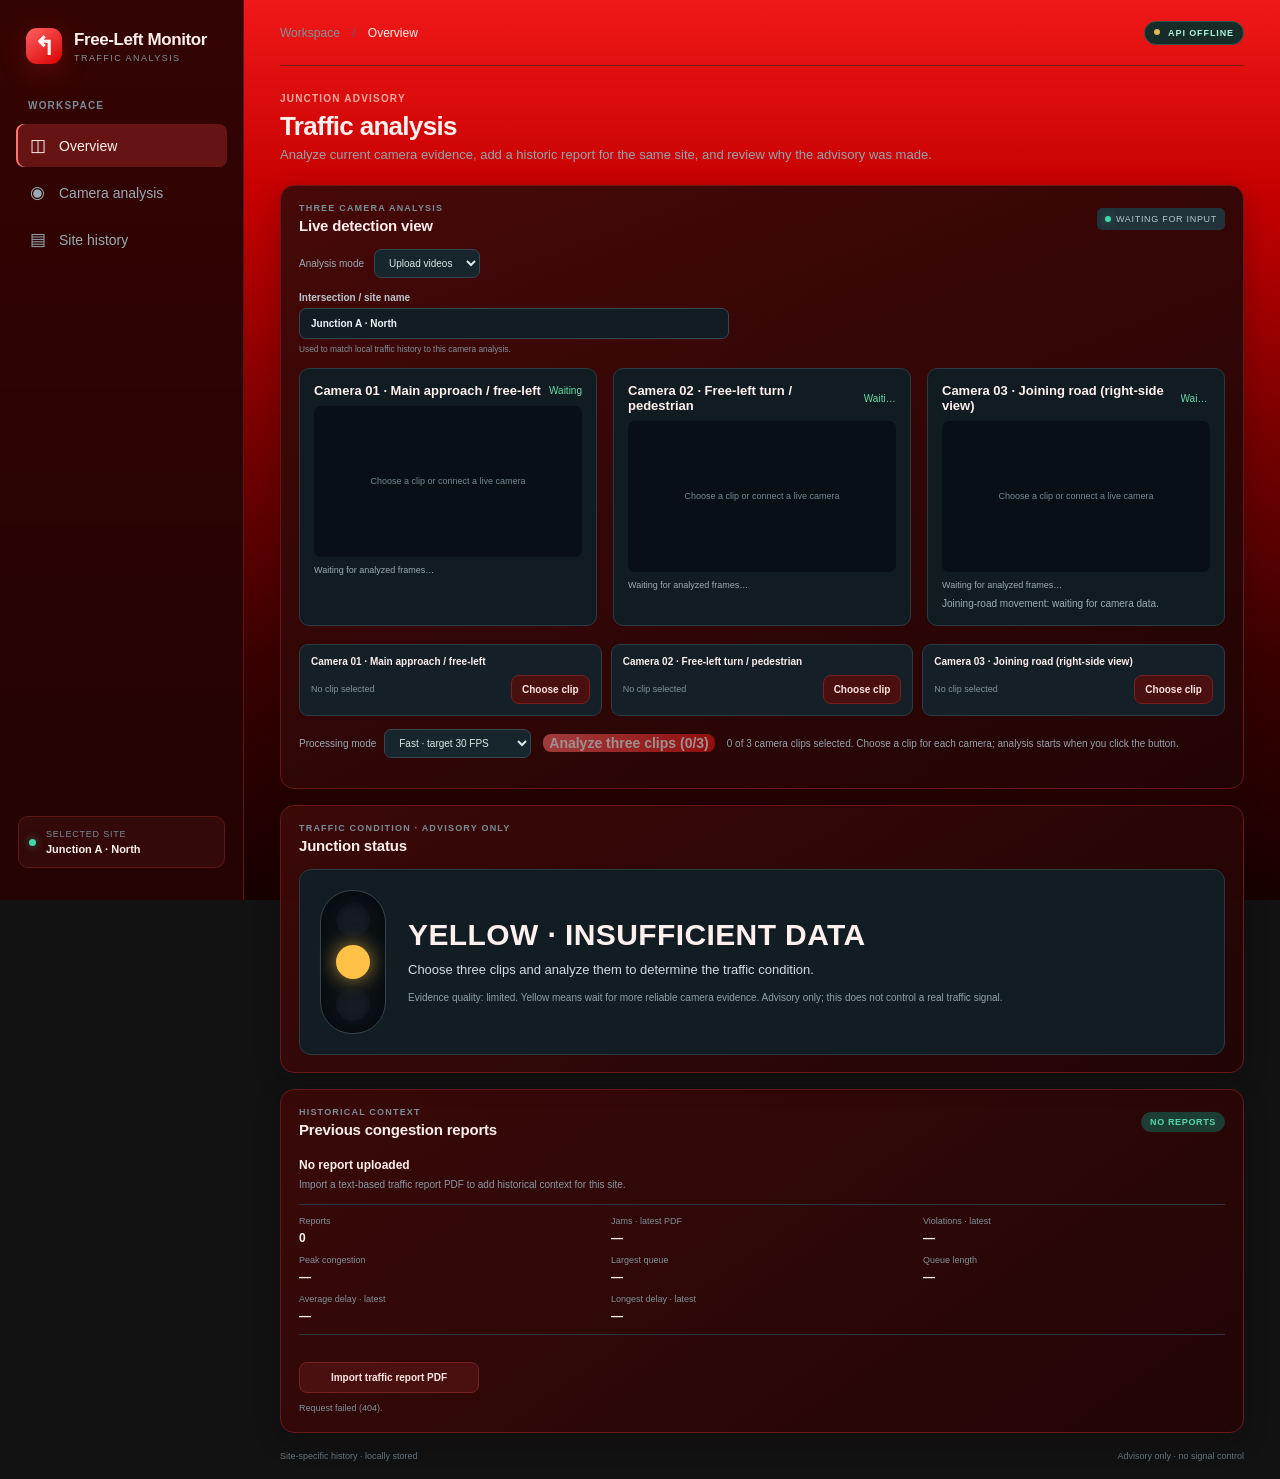
==== frontend/dashboard.html @ a6f0d3d3 "Made set up to analyse and make decision" ====
<!doctype html>
<html lang="en">
<head>
  <meta charset="utf-8">
  <meta name="viewport" content="width=device-width, initial-scale=1">
  <meta name="theme-color" content="#101a24">
  <meta name="description" content="Analyze traffic camera views and review explainable junction advisories with site-specific history.">
  <title>Traffic Analysis | Free-Left Monitor</title>
  <link rel="stylesheet" href="css/style.css?v=live-decision-2">
  <script src="js/app.js?v=live-decision-2" defer></script>
</head>
<body class="dashboard">
  <aside class="sidebar" aria-label="Main navigation">
    <a class="brand" href="#overview"><span class="brand-mark" aria-hidden="true">↰</span><span><strong>Free-Left Monitor</strong><small>TRAFFIC ANALYSIS</small></span></a>
    <div class="nav-label">WORKSPACE</div>
    <a class="nav-item active" href="#overview"><span>◫</span> Overview</a>
    <a class="nav-item" href="#monitoring"><span>◉</span> Camera analysis</a>
    <a class="nav-item" href="#history"><span>▤</span> Site history</a>
    <div class="sidebar-spacer"></div>
    <div class="intersection-card"><span class="live-dot"></span><div><small>SELECTED SITE</small><strong id="sidebarSite">Junction A · North</strong></div></div>
  </aside>

  <main class="main-content">
    <header class="topbar"><div class="breadcrumbs">Workspace <span>/</span> <strong id="breadcrumbCurrent">Overview</strong></div><div class="topbar-right"><span class="demo-badge" id="apiStatus" role="status" aria-live="polite"><i></i> API CHECKING</span></div></header>
    <section class="page-heading" id="overview" data-section-name="Overview">
      <div><p class="eyebrow">JUNCTION ADVISORY</p><h1>Traffic analysis</h1><p class="subheading">Analyze current camera evidence, add a historic report for the same site, and review why the advisory was made.</p></div>
    </section>

    <section class="content-grid" id="monitoring" data-section-name="Camera analysis">
      <article class="panel video-panel">
        <div class="panel-heading"><div><p class="eyebrow">THREE CAMERA ANALYSIS</p><h2>Live detection view</h2></div><span class="source-status"><i></i><span id="sourceStatus">WAITING FOR INPUT</span></span></div>
        <div class="source-mode-row"><label for="sourceMode">Analysis mode</label><select id="sourceMode"><option value="recorded">Upload videos</option><option value="live_usb">Live cameras</option></select></div>
        <label class="site-label" for="siteLabelInput">Intersection / site name<input id="siteLabelInput" type="text" value="Junction A · North" maxlength="120" autocomplete="off"><small>Used to match local traffic history to this camera analysis.</small></label>
        <div class="tracking-grid" aria-label="Three analyzed camera views">
          <article class="tracking-camera-card" id="cameraRowApproach">
            <div class="tracking-card-heading"><strong>Camera 01 · Main approach / free-left</strong><span id="approachCameraStatus">Waiting</span></div>
            <div class="tracking-image-wrap"><video id="videoPreview" class="tracking-video" controls playsinline hidden aria-label="Approach camera upload preview"></video><img id="trackingFrame" class="tracking-frame" alt="Approach view with vehicle tracking boxes" hidden><span class="tracking-empty">Choose a clip or connect a live camera</span></div>
            <div class="tracking-observations" id="approachObservations">Vehicle and pedestrian counts appear while frames are analyzed.</div>
          </article>
          <article class="tracking-camera-card" id="cameraRowTurning">
            <div class="tracking-card-heading"><strong>Camera 02 · Free-left turn / pedestrian</strong><span id="turningCameraStatus">Waiting</span></div>
            <div class="tracking-image-wrap"><video id="pedestrianPreview" class="tracking-video" controls playsinline hidden aria-label="Turning camera upload preview"></video><img id="turningTrackingFrame" class="tracking-frame" alt="Turning view with vehicle tracking boxes" hidden><span class="tracking-empty">Choose a clip or connect a live camera</span></div>
            <div class="tracking-observations" id="turningObservations">Vehicle and pedestrian counts appear while frames are analyzed.</div>
          </article>
          <article class="tracking-camera-card" id="cameraRowExit">
            <div class="tracking-card-heading"><strong>Camera 03 · Joining road (right-side view)</strong><span id="exitCameraStatus">Waiting</span></div>
            <div class="tracking-image-wrap"><video id="oppositePreview" class="tracking-video" controls playsinline hidden aria-label="Joining road camera upload preview"></video><img id="exitTrackingFrame" class="tracking-frame" alt="Joining road view with vehicle tracking boxes" hidden><span class="tracking-empty">Choose a clip or connect a live camera</span></div>
            <div class="tracking-observations" id="exitObservations">Vehicle and pedestrian counts appear while frames are analyzed.</div>
            <div class="joining-flow-status" id="joiningFlowStatus" role="status" aria-live="polite">Joining-road movement: waiting for camera data.</div>
          </article>
        </div>
        <div id="recordedSourceControls" class="recorded-inputs">
          <div class="camera-input-card"><strong>Camera 01 · Main approach / free-left</strong><small id="videoFileName">No clip selected</small><label for="videoUpload" class="button button-small button-secondary upload-label">Choose clip</label><input id="videoUpload" type="file" accept="video/mp4,video/quicktime,video/x-msvideo,video/webm,.mkv" hidden></div>
          <div class="camera-input-card"><strong>Camera 02 · Free-left turn / pedestrian</strong><small id="pedestrianFileName">No clip selected</small><label for="pedestrianUpload" class="button button-small button-secondary upload-label">Choose clip</label><input id="pedestrianUpload" type="file" accept="video/mp4,video/quicktime,video/x-msvideo,video/webm,.mkv" hidden></div>
          <div class="camera-input-card"><strong>Camera 03 · Joining road (right-side view)</strong><small id="oppositeFileName">No clip selected</small><label for="oppositeUpload" class="button button-small button-secondary upload-label">Choose clip</label><input id="oppositeUpload" type="file" accept="video/mp4,video/quicktime,video/x-msvideo,video/webm,.mkv" hidden></div>
        </div>
        <div id="liveSourceControls" class="live-source-controls" hidden>
          <div class="live-source-heading"><strong>Wired USB cameras</strong><button class="button button-small button-secondary" id="refreshUsbCameras" type="button">Find cameras</button></div>
          <p>Connect one wired camera per view, then assign each device below.</p>
          <label>Camera 01 · Main approach / free-left <select id="liveDeviceApproach"><option value="">Not connected</option></select></label>
          <label>Camera 02 · Free-left turn / pedestrian <select id="liveDeviceTurning"><option value="">Not connected</option></select></label>
          <label>Camera 03 · Joining road (right-side view) <select id="liveDeviceExit"><option value="">Not connected</option></select></label>
          <small id="liveDeviceStatus" role="status">The full advisory needs all three camera views.</small>
          <button class="button button-primary" id="startLiveBtn" type="button">Start live analysis</button>
        </div>
        <div class="analysis-actions"><label for="performanceProfile">Processing mode <select id="performanceProfile"><option value="fast" selected>Fast · target 30 FPS</option><option value="balanced">Balanced · higher detail</option></select></label><button class="button button-primary" id="analyzeBtn" type="button" disabled>Analyze three clips (0/3)</button><button class="button button-secondary" id="stopAnalysisBtn" type="button" hidden>Stop analysis</button><span id="analysisStatus" role="status" aria-live="polite">0 of 3 camera clips selected. Choose one clip for each camera; analysis starts when you click the button.</span></div>
        <div class="analysis-progress" id="analysisProgress" hidden><div class="scan-track"><i></i></div><strong id="progressLabel">Preparing analysis…</strong><span id="progressPercent">0%</span></div>
      </article>

      <article class="panel decision-panel">
        <div class="panel-heading"><div><p class="eyebrow">TRAFFIC CONDITION · ADVISORY ONLY</p><h2>Junction status</h2></div><a class="button button-small button-secondary" id="downloadReportLink" href="#" hidden>Download analysis report</a></div>
        <div class="traffic-advisory">
          <div class="traffic-lamp" id="trafficLamp" data-state="unknown" role="img" aria-label="Traffic condition waiting for camera data"><i class="lamp-red"></i><i class="lamp-yellow"></i><i class="lamp-green"></i></div>
          <div><strong id="trafficStateLabel">WAITING FOR DATA</strong><p id="decisionReason">Start an analysis to see whether current traffic conditions are green, yellow or red.</p><small id="decisionEvidence">This is a traffic-condition advisory, not a command to real signal hardware.</small></div>
        </div>
      </article>
    </section>

    <section class="panel history-panel history-section" id="history" data-section-name="Site history">
      <div class="panel-heading"><div><p class="eyebrow">HISTORICAL CONTEXT</p><h2>Previous congestion reports</h2></div><span class="risk-pill low" id="historyRisk">NO REPORTS</span></div>
      <div class="history-summary"><strong id="reportName">No report uploaded</strong><p id="reportSummary">Import a text-based traffic report PDF to add historical context for this site.</p></div>
      <div class="history-facts"><div><span>Reports</span><strong id="reportCount">0</strong></div><div><span>Jams · latest PDF</span><strong id="incidentCount">—</strong></div><div><span>Violations · latest</span><strong id="violationCount">—</strong></div><div><span>Peak congestion</span><strong id="peakCongestion">—</strong></div><div><span>Largest queue</span><strong id="historicalMaxQueue">—</strong></div><div><span>Queue length</span><strong id="historicalMaxQueueLength">—</strong></div><div><span>Average delay · latest</span><strong id="averageHistoricalDelay">—</strong></div><div><span>Longest delay · latest</span><strong id="longestHistoricalDelay">—</strong></div></div>
      <div id="historyReportRows" class="history-report-rows" aria-label="Imported historical reports"></div>
      <label for="reportUpload" class="button button-secondary report-upload">Import traffic report PDF</label><input id="reportUpload" type="file" accept="application/pdf,.pdf" hidden>
      <p id="historyStatus" class="panel-note" role="status" aria-live="polite">PDFs are processed locally. Extracted summary numbers are stored in the local SQLite database; the PDF and full text are discarded.</p>
      <ul id="historyWarnings" class="history-warnings" hidden></ul>
    </section>

    <footer class="footer"><span>Site-specific history · locally stored</span><span>Advisory only · no signal control</span></footer>
  </main>
  <div class="toast" id="toast" role="status" aria-live="polite"></div>
</body>
</html>
---- frontend/css/style.css ----
:root{color-scheme:dark;--bg:#101820;--panel:#17232d;--panel2:#1b2934;--line:#273641;--text:#ecf2f5;--muted:#8799a5;--subtle:#60717c;--teal:#35d6b0;--blue:#54a8f5;--amber:#f6bd60;--red:#f26d73;--green:#42d7a7;--radius:14px;font-family:'DM Sans',Segoe UI,sans-serif}*{box-sizing:border-box}html{scroll-behavior:smooth}body{margin:0;background:var(--bg);color:var(--text);font-size:14px;min-height:100vh}button,select,input{font:inherit}button,a,label,select{outline-color:var(--teal)}a{color:inherit;text-decoration:none}.dashboard{display:flex;min-height:100vh}.sidebar{position:fixed;inset:0 auto 0 0;width:244px;background:#131e27;border-right:1px solid #22313b;padding:26px 16px 18px;display:flex;flex-direction:column;z-index:3}.brand{display:flex;align-items:center;gap:12px;padding:2px 10px 36px}.brand-mark{width:36px;height:36px;border-radius:11px;background:linear-gradient(145deg,#38dfbd,#159d94);display:grid;place-items:center;font-size:25px;font-weight:700;color:#0d2325}.brand strong,.brand small{display:block}.brand strong{font:700 17px Manrope,sans-serif;letter-spacing:-.4px}.brand small{font-size:9px;color:#80929d;letter-spacing:1.45px;margin-top:3px}.nav-label,.eyebrow{font-size:10px;letter-spacing:1.2px;font-weight:700;color:#798b96}.nav-label{padding:0 12px 11px}.nav-item{display:flex;align-items:center;gap:12px;padding:11px 12px;border-radius:8px;margin:2px 0;color:#9aabb5;font-weight:500;transition:.2s}.nav-item span{font-size:17px;width:19px;text-align:center}.nav-item:hover,.nav-item.active{color:#eaf9f6;background:#1d3437}.nav-item.active{box-shadow:inset 2px 0 var(--teal)}.sidebar-spacer{flex:1}.intersection-card{display:flex;align-items:center;gap:10px;background:#1a2933;border:1px solid #293a44;border-radius:10px;padding:12px 10px;margin:0 2px 14px}.intersection-card div{flex:1;min-width:0}.intersection-card small,.intersection-card strong{display:block;white-space:nowrap}.intersection-card small{font-size:9px;color:#788c96;letter-spacing:.8px;margin-bottom:4px}.intersection-card strong{font-size:11px}.chevron{color:var(--muted)}.live-dot,.source-status i,.mode-status i{width:7px;height:7px;border-radius:50%;background:var(--teal);display:inline-block;box-shadow:0 0 9px #35d6b080}.help-link{font-size:12px}.main-content{width:calc(100% - 244px);margin-left:244px;padding:0 36px 0;max-width:1800px}.topbar{height:66px;border-bottom:1px solid #202e38;display:flex;align-items:center;justify-content:space-between}.breadcrumbs{color:#81929d;font-size:12px}.breadcrumbs span{padding:0 9px;color:#53636d}.breadcrumbs strong{color:#dce5e9;font-weight:500}.topbar-right{display:flex;align-items:center;gap:18px}.demo-badge{font-size:9px;font-weight:700;letter-spacing:.9px;color:#e8c57e;border:1px solid #655538;background:#352f21;border-radius:20px;padding:6px 9px}.demo-badge i{display:inline-block;width:6px;height:6px;background:#e6b756;border-radius:50%;margin:0 5px 1px 0}.avatar{height:30px;width:30px;border-radius:50%;background:#29434b;color:#9de8d2;display:grid;place-items:center;font-size:10px;font-weight:700}.page-heading{display:flex;justify-content:space-between;align-items:flex-end;padding:27px 0 23px}.page-heading h1{font:700 26px Manrope,sans-serif;letter-spacing:-.7px;margin:7px 0 5px}.page-heading .eyebrow{margin:0;color:#59cbb3}.subheading{color:#94a3ad;margin:0;font-size:13px}.heading-actions{display:flex;align-items:center;gap:16px}.updated{display:flex;align-items:center;gap:7px;color:#9babb4;font-size:11px}.button{border:0;cursor:pointer;border-radius:8px;font-weight:600;transition:background .18s,transform .18s}.button:hover:not(:disabled){transform:translateY(-1px)}.button-secondary{color:#d0dbe0;background:#202f39;border:1px solid #30414b}.button-secondary:hover{background:#293a45}.heading-actions .button{padding:9px 13px;font-size:11px}.metric-grid{display:grid;grid-template-columns:repeat(4,minmax(0,1fr));gap:14px;margin-bottom:16px}.metric-card,.panel{background:var(--panel);border:1px solid #263640;border-radius:var(--radius)}.metric-card{min-height:130px;padding:16px 17px}.metric-top{display:flex;justify-content:space-between;align-items:center;color:#9babb4;font-size:11px}.metric-icon{height:28px;width:28px;border-radius:8px;display:grid;place-items:center;font-size:15px}.metric-icon.blue{color:#76bcfa;background:#1c3447}.metric-icon.amber{color:#f1c372;background:#392f20}.metric-icon.green{color:#51d8a9;background:#1b3a32}.risk-icon{color:#ab9bfa;background:#2e2a43}.metric-value{font:700 27px Manrope,sans-serif;letter-spacing:-.5px;margin:11px 0 4px}.metric-value small{font:500 11px 'DM Sans',sans-serif;color:#80919b;margin-left:5px}.metric-foot{color:#788b96;font-size:10px;display:flex;align-items:center;gap:6px}.trend{font-weight:700}.trend.up{color:#47d0a1}.trend.neutral{color:#acbbc2}.risk-pill{font-size:9px;letter-spacing:.65px;font-weight:700;border-radius:20px;padding:5px 9px;display:inline-block}.risk-pill.low{background:#1c3d34;color:#55d8a8}.risk-pill.medium{background:#40351e;color:#efc568}.risk-pill.high{background:#48282b;color:#ff7c80}.mode-value{font-size:20px}.mode-status{display:flex;align-items:center;gap:6px;color:#8da19e;font-size:10px}.content-grid{display:grid;grid-template-columns:minmax(0,1.65fr) minmax(290px,1fr);gap:16px;margin-bottom:16px}.panel{padding:17px 18px}.panel-heading{display:flex;justify-content:space-between;align-items:center;margin-bottom:15px}.panel-heading .eyebrow{margin:0 0 4px;color:#788d98;font-size:9px}.panel-heading h2{font:650 15px Manrope,sans-serif;letter-spacing:-.2px;margin:0}.source-status{font-size:9px;letter-spacing:.7px;color:#b6c5cb;background:#22323a;border-radius:5px;padding:6px 8px}.source-status i{width:6px;height:6px;margin-right:5px}.video-stage{height:234px;background:#0e171d;border-radius:9px;position:relative;overflow:hidden;border:1px solid #263640}.feed-placeholder,.road-scene{position:absolute;inset:0}.road-scene{background:linear-gradient(180deg,#213742 0%,#374b50 53%,#202e34 53%);overflow:hidden}.skyline{height:52%;display:flex;align-items:flex-end;gap:9px;padding:0 10% 0 12%;opacity:.65}.skyline i{background:linear-gradient(90deg,#43565c,#56676b);width:13%;height:55%;clip-path:polygon(5% 0,92% 0,100% 100%,0 100%)}.skyline i:nth-child(2){height:70%;width:10%}.skyline i:nth-child(3){height:87%;width:14%}.skyline i:nth-child(4){height:62%;width:16%}.skyline i:nth-child(5){height:80%;width:13%}.road{position:absolute;bottom:-20%;left:29%;width:48%;height:70%;transform:perspective(120px) rotateX(18deg);background:linear-gradient(90deg,#263238,#374349 45%,#263238);border-top:2px solid #85918a}.lane-mark{position:absolute;left:50%;width:3px;height:20%;background:#d6c995;opacity:.75}.lane-mark:nth-child(1){top:7%}.lane-mark:nth-child(2){top:39%;height:18%}.lane-mark:nth-child(3){top:70%;height:12%}.car{position:absolute;display:grid;place-items:center;width:34px;height:45px;border-radius:10px 10px 6px 6px;background:linear-gradient(90deg,#477f81,#83b3a6,#477f81);box-shadow:0 5px 12px #0008;color:#ebf6ec;font-size:9px;border:1px solid #9ac9b6}.car-one{left:43%;top:38%}.car-two{left:60%;top:64%;transform:scale(.78)}.roi-box{position:absolute;left:56%;top:19%;width:28%;height:53%;border:1px dashed #44dfa7;background:#43c99a12}.roi-box span{position:absolute;top:-17px;left:0;color:#58e4b3;font-size:8px;font-weight:700;letter-spacing:.8px}.feed-caption{position:absolute;left:12px;bottom:10px;display:flex;align-items:center;gap:7px;color:#c0ced1;font-size:10px;text-shadow:0 1px 3px #000}.feed-pulse,.recording-dot{width:7px;height:7px;background:#ef686c;border-radius:50%;box-shadow:0 0 8px #f26d73}.video-overlay{position:absolute;inset:10px 10px auto;display:flex;align-items:center;gap:6px;color:#e7eeee;font-size:8px;letter-spacing:.8px;font-weight:700;text-shadow:0 1px 3px #000}.recording-dot{width:6px;height:6px}.overlay-right{margin-left:auto;color:#59e2b4}.video-stage video{width:100%;height:100%;object-fit:contain;background:#090f13}.video-controls{display:flex;align-items:center;gap:11px;padding:12px 0 2px}.camera-meta{display:flex;align-items:center;gap:9px;flex:1}.camera-icon{width:28px;height:28px;background:#21343b;color:#69d6bd;border-radius:7px;display:grid;place-items:center}.camera-meta strong,.camera-meta small{display:block}.camera-meta strong{font-size:11px}.camera-meta small{font-size:9px;color:#82939d;margin-top:3px}.button-small{font-size:10px;padding:8px 10px}.panel-note{font-size:9px;line-height:1.45;color:#71848f;margin:9px 0 0}.icon-button{width:28px;height:26px;background:none;border:1px solid #31414b;border-radius:6px;color:#a8b6bc;font-size:19px;line-height:10px;cursor:pointer}.signal-display{display:flex;align-items:center;gap:18px;padding:6px 9px 17px}.traffic-light{width:48px;background:#11191e;border:1px solid #35434a;border-radius:25px;padding:7px 0;display:grid;justify-items:center;gap:5px}.lamp{height:10px;width:10px;border-radius:50%;background:#273239}.red-lamp.active{background:#ee666e;box-shadow:0 0 12px #ee666e99}.amber-lamp.active{background:#e7b658;box-shadow:0 0 12px #e7b65899}.green-lamp.active{background:#40d5a4;box-shadow:0 0 12px #40d5a499}.signal-copy{display:flex;flex-direction:column;gap:4px}.signal-label{font-size:8px;color:#778a94;letter-spacing:.9px;font-weight:700}.signal-copy strong{font:700 17px Manrope,sans-serif}.signal-copy span:last-child{font-size:10px;color:#93a4ab}.signal-divider{height:1px;background:#293842}.control-row{display:flex;align-items:center;justify-content:space-between;padding:14px 0}.control-row strong,.control-row small{display:block}.control-row strong{font-size:11px}.control-row small{font-size:9px;color:#81939c;margin-top:4px}.segmented{display:flex;background:#111a20;padding:3px;border-radius:7px}.segment{border:0;background:transparent;color:#82939c;font-size:10px;padding:6px 11px;border-radius:5px;cursor:pointer}.segment.active{color:#d8f6ed;background:#25443e}.button-primary{background:#2fbf9b;color:#08261e}.button-primary:hover:not(:disabled){background:#48d5ae}.button-primary:disabled{opacity:.38;cursor:not-allowed}.override-button{width:100%;padding:10px;font-size:10px}.signal-panel .panel-note{text-align:center}.secondary-grid{grid-template-columns:minmax(0,1.65fr) minmax(290px,1fr)}.chart-panel,.history-panel{min-height:242px}.chart-panel .panel-heading select{background:#202f39;color:#b7c5cb;border:1px solid #30414b;border-radius:6px;padding:6px 8px;font-size:9px}.chart-wrap{height:133px;display:flex;gap:9px}.chart-y-labels{display:flex;flex-direction:column;justify-content:space-between;padding:2px 0 17px;color:#70838d;font-size:8px}.chart-wrap canvas{height:100%;width:100%;min-width:0}.chart-legend{display:flex;justify-content:space-between;align-items:center;font-size:9px;color:#8a9ba3;margin-top:5px}.chart-legend i{display:inline-block;width:8px;height:8px;background:#3bc6aa;border-radius:2px;margin-right:5px}.chart-summary{color:#748791}.history-icon{font-size:19px;color:#e4bd6a;background:#3a3222;border-radius:7px;width:31px;height:31px;display:grid;place-items:center}.history-score{display:flex;align-items:center;gap:10px;padding:7px 0 13px}.history-score-copy{min-width:0}.history-score-copy strong,.history-score-copy small{display:block;overflow:hidden;text-overflow:ellipsis;white-space:nowrap}.history-score-copy strong{font-size:10px}.history-score-copy small{font-size:9px;color:#788b95;margin-top:3px}.history-facts{display:grid;grid-template-columns:1fr 1fr;border-top:1px solid #293842;border-bottom:1px solid #293842;padding:11px 0;margin-bottom:12px}.history-facts div+div{border-left:1px solid #293842;padding-left:13px}.history-facts span,.history-facts strong{display:block}.history-facts span{font-size:9px;color:#7f9099}.history-facts strong{font-size:11px;margin-top:5px}.report-upload{display:flex;align-items:center;justify-content:center;gap:6px;padding:8px;font-size:9px;cursor:pointer}.events-panel{margin-bottom:15px}.events-panel .panel-heading{margin-bottom:12px}.text-button{border:0;background:none;color:#61d5b7;font-size:10px;cursor:pointer}.text-button span{font-size:14px;margin-left:4px}table{width:100%;border-collapse:collapse;text-align:left}th{font-size:8px;letter-spacing:.7px;color:#738791;font-weight:600;padding:8px 8px;border-bottom:1px solid #2a3943}td{font-size:10px;color:#b7c4ca;padding:10px 8px;border-bottom:1px solid #23323b}tbody tr:last-child td{border-bottom:0}td:nth-child(1){font-weight:600;color:#d8e2e6}td:nth-child(3){color:#82939b;font-variant-numeric:tabular-nums}.event-mark{display:inline-block;width:7px;height:7px;border-radius:50%;background:#4bd1aa;margin-right:7px}.event-mark.warn{background:#e7bd61}.event-mark.info{background:#6cb7f3}.level-tag{font-size:8px;padding:4px 7px;border-radius:12px;background:#1e3a33;color:#61d4aa}.level-tag.warn{background:#3b331f;color:#e9c16a}.level-tag.info{background:#203448;color:#7ebcf0}.empty-events{text-align:center;color:#83939c;font-size:11px;padding:20px}.settings-strip{display:flex;align-items:center;gap:20px;padding:12px 16px;border:1px solid #283842;border-radius:10px;background:#151f27;margin-bottom:13px}.settings-strip>div{display:flex;gap:10px;align-items:center;flex:1}.settings-icon{height:28px;width:28px;display:grid;place-items:center;background:#28343a;color:#a8bac0;border-radius:7px}.settings-strip strong,.settings-strip small{display:block}.settings-strip>div strong{font-size:10px}.settings-strip small{color:#7c8d97;font-size:9px;margin-top:3px}.settings-strip label{font-size:9px;color:#99aab2;white-space:nowrap}.settings-strip label strong{display:inline;color:#54d1b1;margin-left:5px}.settings-strip input{width:120px;accent-color:#35c7a3}.footer{display:flex;justify-content:space-between;color:#60727d;font-size:9px;padding:2px 0 18px}.toast{position:fixed;right:24px;bottom:22px;padding:11px 16px;border:1px solid #36574e;border-radius:9px;background:#1d302d;color:#d2f5e9;font-size:11px;opacity:0;transform:translateY(8px);transition:.22s;pointer-events:none;z-index:5}.toast.show{opacity:1;transform:translateY(0)}.info-dialog{max-width:410px;width:calc(100% - 32px);color:var(--text);background:#17232d;border:1px solid #354650;border-radius:14px;padding:22px;box-shadow:0 20px 70px #0009}.info-dialog::backdrop{background:#061017bf}.info-dialog h2{font:700 18px Manrope;margin:7px 0 12px}.info-dialog p:not(.eyebrow){font-size:12px;color:#a9b7be;line-height:1.6}.info-dialog .eyebrow{color:#59cbb3}.info-dialog form{position:relative}.dialog-close{position:absolute;right:0;top:0;border:0;background:none;color:#a9b8bf;font-size:22px;cursor:pointer}.info-dialog .button{padding:9px 15px;margin-top:5px}
@media(max-width:1100px){.main-content{padding:0 22px}.metric-grid{grid-template-columns:repeat(2,minmax(0,1fr))}.content-grid,.secondary-grid{grid-template-columns:minmax(0,1.3fr) minmax(270px,1fr)}}@media(max-width:820px){.sidebar{width:66px;padding:20px 8px}.brand{justify-content:center;padding:4px 0 28px}.brand>span:last-child,.nav-label,.nav-item:not(.active),.intersection-card div,.intersection-card .chevron,.help-link{display:none}.nav-item{justify-content:center;padding:12px 0;font-size:0}.nav-item span{font-size:18px}.intersection-card{justify-content:center;padding:10px 0}.main-content{width:calc(100% - 66px);margin-left:66px}.content-grid,.secondary-grid{grid-template-columns:1fr}.video-stage{height:260px}}@media(max-width:560px){.main-content{padding:0 14px}.topbar{height:54px}.page-heading{align-items:flex-start;gap:12px;flex-direction:column;padding:20px 0 16px}.page-heading h1{font-size:22px}.heading-actions{width:100%;justify-content:space-between}.updated{font-size:10px}.metric-grid{gap:9px}.metric-card{padding:12px;min-height:119px}.metric-top{font-size:9px}.metric-value{font-size:23px}.metric-foot{font-size:9px}.video-stage{height:210px}.panel{padding:14px}.footer{gap:8px;flex-direction:column}.settings-strip{flex-wrap:wrap;gap:10px}.settings-strip label{margin-left:38px}.settings-strip input{margin-left:auto}.topbar-right{gap:9px}.demo-badge{font-size:8px}.table-scroll{overflow-x:auto}table{min-width:490px}}
.event-actions{display:flex;align-items:center;gap:14px}
.welcome-page{min-height:100vh;display:grid;place-items:center;padding:24px;background:radial-gradient(ellipse at 50% 34%,#1d363b 0,#111d25 45%,#0d151b 100%)}
.welcome-card{width:min(620px,100%);padding:54px 58px 26px;text-align:center;background:linear-gradient(145deg,#1a2933ed,#14212af2);border:1px solid #2d4149;border-radius:20px;box-shadow:0 28px 90px #0005}
.welcome-emblem{width:58px;height:58px;margin:0 auto 23px;display:grid;place-items:center;border-radius:17px;background:linear-gradient(145deg,#38dfbd,#159d94);color:#0d2325;font:700 37px Manrope,sans-serif;box-shadow:0 8px 28px #2bc9a526}
.welcome-kicker{margin:0 0 13px;color:#65d8bd;font-size:9px;font-weight:700;letter-spacing:1.6px}
.welcome-card h1{margin:0;color:#edf4f5;font:750 clamp(25px,4vw,36px)/1.2 Manrope,Segoe UI,sans-serif;letter-spacing:-1px}
.welcome-description{max-width:420px;margin:15px auto 25px;color:#9aabb4;font-size:13px;line-height:1.7}
.welcome-button{display:inline-flex;align-items:center;gap:12px;padding:12px 18px;font-size:12px;text-decoration:none}
.welcome-button span{font-size:16px}
.welcome-footer{display:flex;justify-content:center;gap:10px;flex-wrap:wrap;margin-top:39px;padding-top:17px;border-top:1px solid #2a3a43;color:#84969f;font-size:10px}
.welcome-footer strong{color:#d5e2e5}
@media(max-width:560px){.welcome-card{padding:40px 22px 22px}.welcome-card h1{letter-spacing:-.6px}.welcome-footer{margin-top:29px}}
:root{--bg:#210303;--panel:#300707;--panel2:#3c0a0a;--line:#5a1616;--text:#fff0ed;--muted:#c39a96;--subtle:#9b6966;--teal:#ff4b4b;--blue:#f17b72;--amber:#f0bd73;--red:#ff6262}
body{background:linear-gradient(180deg,#f01818 0%,#c50000 22%,#780000 48%,#3a0000 73%,#170000 100%) fixed;color:var(--text)}
.sidebar{background:#260404ed;border-right-color:#651111}
.main-content{background:transparent}
.topbar{border-bottom-color:#782020}
.breadcrumbs strong{color:#fff0ed}
.nav-item:hover,.nav-item.active{color:#fff2ef;background:#661313}
.nav-item.active{box-shadow:inset 2px 0 #ff7474}
.brand-mark,.welcome-emblem{background:linear-gradient(145deg,#ff6262,#d90000);color:#fff5f3;box-shadow:0 8px 28px #fa24243b}
.metric-card,.panel{background:linear-gradient(145deg,#3d0909ed,#220404f5);border-color:#6a1717;box-shadow:0 8px 25px #12000040}
.metric-icon.blue,.metric-icon.amber,.metric-icon.green,.risk-icon,.history-icon{background:#571010;color:#ffaaa2}
.page-heading .eyebrow,.welcome-kicker{color:#ffaaa2}
.button-primary{background:linear-gradient(100deg,#ff6868,#e51616);color:#fff}
.button-primary:hover:not(:disabled){background:linear-gradient(100deg,#ff8585,#f22b2b)}
.button-secondary{color:#ffe5e2;background:#4a1010;border-color:#782020}
.button-secondary:hover{background:#631515}
.segment.active{color:#fff0ed;background:#6a1717}
.video-stage{border-color:#6b2020}
.road-scene{filter:saturate(.55)}
.video-overlay{color:#fff0ed}
.chart-legend i{background:#ff5555}
.chart-summary,.text-button{color:#ff9b92}
.intersection-card,.settings-strip{background:#330909;border-color:#5e1919}
.welcome-page{background:linear-gradient(180deg,#f01818 0%,#c50000 24%,#780000 52%,#330000 77%,#170000 100%)}
.welcome-card{background:linear-gradient(150deg,#560b0bed,#230303f5);border-color:#941d1d;box-shadow:0 28px 90px #16000080}
.welcome-description{color:#e0b4b0}
.welcome-footer{border-top-color:#702020;color:#d1a09a}
.live-dot,.source-status i,.mode-status i{background:var(--green);box-shadow:0 0 9px #42d7a780}
@media(prefers-reduced-motion:reduce){*,*::before,*::after{scroll-behavior:auto!important;transition:none!important;animation:none!important}}
.main-content section[id],.main-content[id]{scroll-margin-top:16px}
@media(max-width:820px){.brand>span:last-child,.nav-label,.intersection-card div,.intersection-card .chevron{display:none}.nav-item{display:flex;font-size:0}.nav-item:not(.active){display:flex}.help-link{display:flex}.source-status i{background:#e6b756;box-shadow:none}}
.welcome-card{text-align:left}
.welcome-emblem{margin:0 0 23px}
.welcome-description{margin-left:0;margin-right:0}
.welcome-footer{justify-content:flex-start}
@media(max-width:820px) and (min-width:561px){.sidebar{width:210px;padding:20px 12px}.brand{justify-content:flex-start;gap:9px;padding:4px 0 28px}.brand>span:last-child{display:block}.brand-mark{width:44px;height:44px;border-radius:13px;font-size:29px}.brand strong{font-size:13px}.brand small{font-size:7px;letter-spacing:1px}.nav-label{display:block}.nav-item{justify-content:flex-start;font-size:11px;padding:10px 9px}.nav-item span{font-size:17px;width:18px}.intersection-card{justify-content:flex-start;padding:10px 8px}.intersection-card div,.intersection-card .chevron{display:block}.help-link{display:flex}.main-content{width:calc(100% - 210px);margin-left:210px;padding:0 18px}}

@media(max-width:1100px) and (min-width:561px){.sidebar{width:210px;padding:20px 12px}.brand{justify-content:flex-start;gap:9px;padding:4px 0 28px}.brand>span:last-child{display:block}.brand-mark{width:44px;height:44px;border-radius:13px;font-size:29px}.brand strong{font-size:13px}.brand small{font-size:7px;letter-spacing:1px}.nav-label{display:block}.nav-item{justify-content:flex-start;font-size:11px;padding:10px 9px}.nav-item span{font-size:17px;width:18px}.intersection-card{justify-content:flex-start;padding:10px 8px}.intersection-card div,.intersection-card .chevron{display:block}.help-link{display:flex}.main-content{width:calc(100% - 210px);margin-left:210px;padding:0 18px}}


.camera-input-grid{display:grid;grid-template-columns:repeat(2,minmax(0,1fr));gap:10px;margin-top:12px}.camera-input-card{display:grid;grid-template-columns:minmax(0,1fr) auto;align-items:center;gap:10px;padding:12px;background:rgba(23,4,4,.72);border:1px solid rgba(255,110,110,.22);border-radius:10px}.camera-input-card .camera-meta{min-width:0}.camera-input-card .camera-meta small{display:block;max-width:240px;overflow:hidden;text-overflow:ellipsis;white-space:nowrap}.camera-input-card video{grid-column:1/-1;width:100%;max-height:170px;border-radius:7px;background:#100707}.camera-input-card img{grid-column:1/-1;flex-basis:100%;width:100%;max-height:170px;object-fit:contain;border-radius:7px;background:#100707}.camera-live-list{display:flex;flex-direction:column;gap:8px;margin-top:18px}.camera-live-list>.eyebrow{margin:0 0 2px}.live-camera-row{display:grid;grid-template-columns:1fr auto auto;gap:4px 8px;align-items:center;padding:10px 11px;border:1px solid #2d3a40;border-radius:8px;background:#111a20}.live-camera-row.active{border-color:#40d888;box-shadow:0 0 12px #39d47a24}.live-camera-row>strong{grid-column:1/-1;font-size:10px;color:#dce8e2}.live-camera-row>span{font-size:9px;color:#91a49b;white-space:nowrap}.live-camera-row>span b{font-size:15px;color:#e9fff1}.live-camera-row>small{grid-column:1/-1;font-size:8px;color:#6de49c}.camera-input-card .upload-label{white-space:nowrap}@media(max-width:560px){.camera-input-grid{grid-template-columns:1fr}}

.source-mode-row{display:flex;align-items:center;gap:10px;margin:10px 0 4px;color:#9aabb5;font-size:10px}.source-mode-row select,.live-source-controls select,.analysis-actions select{color:#dce9e5;background:#17252d;border:1px solid #344750;border-radius:7px;padding:7px 10px}.live-source-controls{display:grid;grid-template-columns:repeat(3,minmax(0,1fr));gap:10px;margin:12px 0;padding:13px;border:1px solid #28483e;background:#13241f;border-radius:10px}.live-source-heading{grid-column:1/-1;display:flex;justify-content:space-between;align-items:center;color:#a1e5c3;font-size:11px}.live-source-controls p,.live-source-controls>small{grid-column:1/-1;margin:0;color:#90a89c;font-size:9px;line-height:1.5}.live-source-controls>label{display:flex;flex-direction:column;gap:5px;color:#aab9b2;font-size:9px}.live-source-controls select{width:100%}.live-source-controls .button{justify-self:start}.analysis-actions>label{display:flex;align-items:center;gap:8px;color:#9aabb5;font-size:10px}@media(max-width:700px){.live-source-controls{grid-template-columns:1fr}.live-source-heading,.live-source-controls p,.live-source-controls>small{grid-column:1}}
/* Focused analysis and historical context layout */
.site-label{display:flex;flex-direction:column;gap:5px;margin:14px 0;color:#b8c7ce;font-size:10px;font-weight:600}.site-label small{color:#7f919a;font-weight:400}.site-label input{width:100%;max-width:430px;padding:9px 11px;border:1px solid #344750;border-radius:7px;background:#121c23;color:#eef5f5}.recorded-inputs{display:grid;grid-template-columns:repeat(3,minmax(0,1fr));gap:9px;margin:12px 0}.recorded-inputs .camera-input-card{display:flex;flex-wrap:wrap;align-items:center;gap:8px;padding:11px;background:#141f27;border:1px solid #2c3c45;border-radius:9px}.recorded-inputs .camera-input-card strong{width:100%;font-size:10px}.recorded-inputs .camera-input-card small{flex:1;min-width:0;overflow:hidden;text-overflow:ellipsis;white-space:nowrap;color:#82939d;font-size:9px}.recorded-inputs .camera-input-card video{width:100%;max-height:150px;border-radius:7px;background:#0a1116}.analysis-actions{display:flex;flex-wrap:wrap;align-items:center;gap:12px;margin:13px 0}.analysis-actions>label{display:flex;align-items:center;gap:8px;color:#9aabb5;font-size:10px}.analysis-actions>span{flex:1;min-width:160px;color:#93a4ad;font-size:10px}.button:disabled,.button.disabled{opacity:.55;cursor:wait;transform:none}.decision-panel>strong{display:block;font:650 15px Manrope,sans-serif;text-transform:capitalize;margin:12px 0 6px}.decision-panel>p{font-size:11px;line-height:1.6;color:#a9b8bf}.decision-facts{display:grid;grid-template-columns:repeat(3,minmax(0,1fr));gap:8px;margin:15px 0;padding:12px 0;border-top:1px solid #2a3943;border-bottom:1px solid #2a3943}.decision-facts span,.decision-facts strong{display:block}.decision-facts span{font-size:8px;color:#81929b}.decision-facts strong{font-size:10px;margin-top:5px;text-transform:capitalize;overflow-wrap:anywhere}.history-section{margin:0 0 16px}.history-summary{padding:3px 0 12px}.history-summary strong{font-size:12px}.history-summary p{margin:5px 0 0;color:#8799a3;font-size:10px;line-height:1.5}.history-facts{grid-template-columns:repeat(3,minmax(0,1fr));gap:10px;margin-bottom:14px}.history-facts div+div{border-left:0;padding-left:0}.history-facts span{font-size:9px}.history-facts strong{font-size:12px}.history-warnings{padding-left:18px;color:#e5c36e;font-size:10px;line-height:1.6}.report-upload{width:max-content;min-width:180px;padding:9px 12px;font-size:10px}.panel-note{font-size:9px;line-height:1.5;color:#7f919a}.camera-results{display:grid;gap:8px;margin-top:12px}.camera-result{display:grid;gap:5px;padding:10px 11px;border:1px solid #2a3b45;border-radius:8px;background:#121c23}.camera-result strong{font-size:10px}.camera-result span,.camera-result small{font-size:9px;color:#93a4ad;line-height:1.4}.camera-result small{color:#72858f}.tracking-frame{width:100%;height:100%;object-fit:contain;background:#081016}.topbar-right .demo-badge{color:#a9f1da;border-color:#31574d;background:#172b28}.live-camera-row small{color:#8fa2aa}.history-warnings li{margin:2px 0}
@media(max-width:900px){.recorded-inputs{grid-template-columns:1fr}.content-grid{grid-template-columns:1fr}.decision-facts{grid-template-columns:repeat(3,minmax(0,1fr))}}
@media(max-width:560px){.decision-facts{grid-template-columns:1fr}.analysis-actions{align-items:stretch}.analysis-actions>label,.analysis-actions>.button{width:100%}.history-facts{grid-template-columns:repeat(2,minmax(0,1fr))}.recorded-inputs .camera-input-card{align-items:flex-start}.site-label input{max-width:none}}
.history-report-rows{display:grid;gap:7px;margin:0 0 13px}.history-report-rows article{display:grid;grid-template-columns:minmax(110px,.7fr) 1fr 1fr;gap:8px;align-items:center;padding:9px 10px;background:#121c23;border:1px solid #2a3b45;border-radius:7px}.history-report-rows strong{font-size:9px}.history-report-rows span,.history-report-rows small{font-size:8px;color:#91a2aa;line-height:1.4}.history-report-rows small{color:#70838d}@media(max-width:560px){.history-report-rows article{grid-template-columns:1fr}.history-report-rows span,.history-report-rows small{font-size:9px}}
.tracking-grid{display:grid;grid-template-columns:repeat(3,minmax(0,1fr));gap:10px;margin:14px 0 4px}.tracking-camera-card{min-width:0;padding:10px;border:1px solid #2a3b45;border-radius:10px;background:#111b22;transition:border-color .15s,box-shadow .15s}.tracking-camera-card.active{border-color:#42d7a7;box-shadow:0 0 0 1px #42d7a755,0 0 16px #42d7a71c}.tracking-card-heading{display:flex;justify-content:space-between;align-items:center;gap:8px;margin-bottom:8px}.tracking-card-heading strong{font-size:10px}.tracking-card-heading span{max-width:52%;overflow:hidden;text-overflow:ellipsis;white-space:nowrap;color:#68dda9;font-size:8px}.tracking-image-wrap{position:relative;display:grid;place-items:center;aspect-ratio:16/9;overflow:hidden;border-radius:7px;background:#081016}.tracking-image-wrap .tracking-frame{display:block;width:100%;height:100%;object-fit:contain}.tracking-empty{padding:10px;color:#748890;text-align:center;font-size:9px;line-height:1.5}.tracking-observations{display:flex;flex-wrap:wrap;gap:6px 12px;padding-top:8px;color:#9babb2;font-size:9px}.tracking-observations b{color:#effbf4;font-size:12px}.tracking-observations small{flex-basis:100%;color:#6de49c;font-size:8px}.tracking-grid [hidden]{display:none!important}@media(max-width:760px){.tracking-grid{grid-template-columns:1fr}.tracking-image-wrap{aspect-ratio:16/9}}
#monitoring{grid-template-columns:minmax(0,1fr)}#videoStage{height:min(68vh,760px);min-height:420px;aspect-ratio:16/9}body[data-source-mode=live] #videoStage{display:none}#monitoring [hidden]{display:none!important}@media(max-width:760px){#videoStage{height:56vh;min-height:280px;aspect-ratio:16/9}}
.tracking-video{width:100%;height:100%;object-fit:contain;background:#050a0e}.traffic-advisory{display:flex;align-items:center;gap:22px;min-height:155px;padding:20px;background:#121c23;border:1px solid #2a3b45;border-radius:12px}.traffic-advisory>div:last-child{min-width:0}.traffic-advisory strong{display:block;font:750 clamp(20px,3vw,30px) Manrope,Segoe UI,sans-serif;letter-spacing:.4px}.traffic-advisory p{margin:8px 0;color:#d1dce0;font-size:13px;line-height:1.55}.traffic-advisory small{color:#90a2aa;font-size:10px;line-height:1.5}.traffic-lamp{display:flex;flex:0 0 66px;flex-direction:column;align-items:center;gap:8px;padding:12px 10px;background:#0a1015;border:1px solid #33434b;border-radius:32px;box-shadow:inset 0 0 14px #0008}.traffic-lamp i{width:34px;height:34px;border-radius:50%;background:#273138;opacity:.35;box-shadow:inset 0 2px 8px #0008}.traffic-lamp[data-state=red] .lamp-red{background:#ff3b45;opacity:1;box-shadow:0 0 20px #ff3b45b0}.traffic-lamp[data-state=yellow] .lamp-yellow{background:#ffc247;opacity:1;box-shadow:0 0 20px #ffc247b0}.traffic-lamp[data-state=green] .lamp-green{background:#38dc88;opacity:1;box-shadow:0 0 20px #38dc88b0}.button.disabled{pointer-events:none;opacity:.45;cursor:not-allowed}#monitoring{grid-template-columns:minmax(0,1fr)}.tracking-grid{grid-template-columns:repeat(3,minmax(0,1fr));gap:16px;margin:14px 0 18px}.tracking-camera-card{padding:14px}.tracking-image-wrap{aspect-ratio:16/9}.tracking-card-heading{font-size:13px}.tracking-card-heading strong{font-size:13px}.tracking-card-heading span{font-size:10px}.traffic-advisory{max-width:100%}@media(max-width:760px){.tracking-grid{grid-template-columns:1fr}.tracking-image-wrap{aspect-ratio:16/9}.traffic-advisory{gap:14px;padding:14px}.traffic-lamp{flex-basis:54px;padding:9px 7px}.traffic-lamp i{width:28px;height:28px}}
.joining-flow-status{padding-top:7px;color:#9fb0b8;font-size:10px;line-height:1.4}.joining-flow-status strong{color:#effbf4}
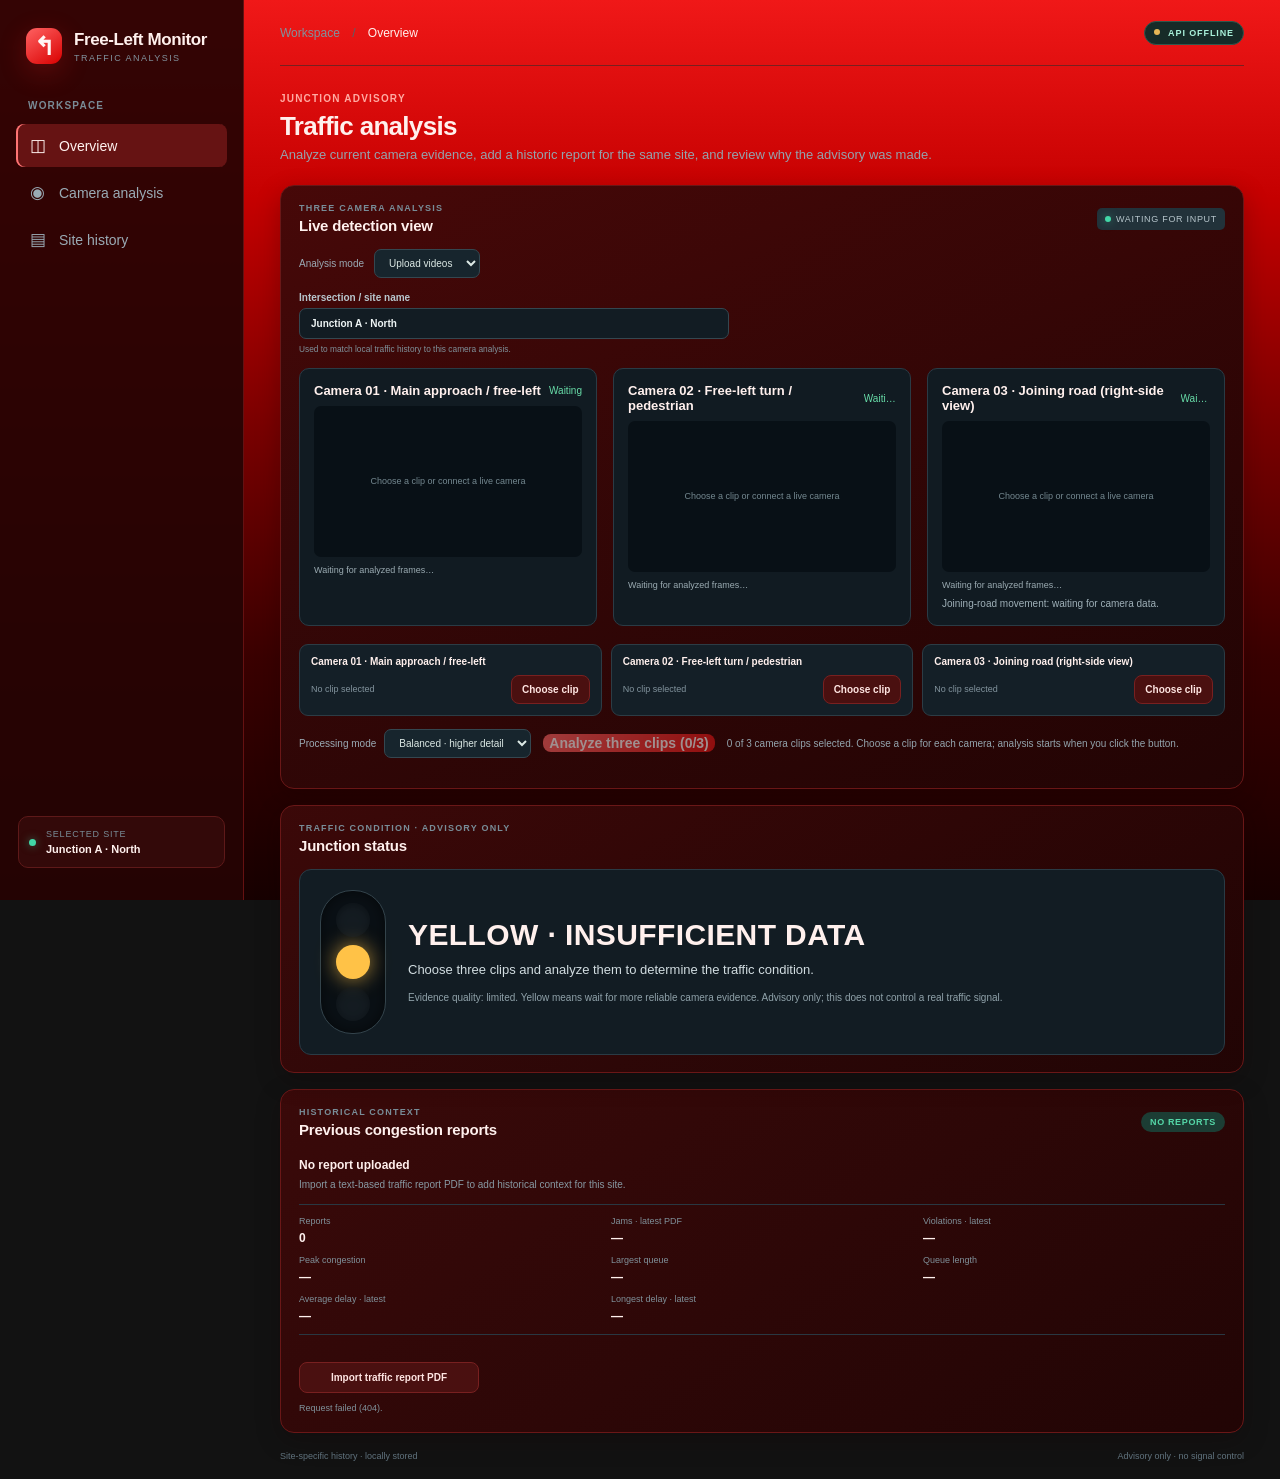
==== commit c2955ee0: "Fix video analysis and live report flow" ====
--- a/frontend/dashboard.html
+++ b/frontend/dashboard.html
@@ -7,7 +7,7 @@
   <meta name="description" content="Analyze traffic camera views and review explainable junction advisories with site-specific history.">
   <title>Traffic Analysis | Free-Left Monitor</title>
   <link rel="stylesheet" href="css/style.css?v=live-decision-2">
-  <script src="js/app.js?v=live-decision-2" defer></script>
+  <script src="js/app.js?v=recorded-recovery-3" defer></script>
 </head>
 <body class="dashboard">
   <aside class="sidebar" aria-label="Main navigation">
@@ -55,15 +55,15 @@
           <div class="camera-input-card"><strong>Camera 03 · Joining road (right-side view)</strong><small id="oppositeFileName">No clip selected</small><label for="oppositeUpload" class="button button-small button-secondary upload-label">Choose clip</label><input id="oppositeUpload" type="file" accept="video/mp4,video/quicktime,video/x-msvideo,video/webm,.mkv" hidden></div>
         </div>
         <div id="liveSourceControls" class="live-source-controls" hidden>
-          <div class="live-source-heading"><strong>Wired USB cameras</strong><button class="button button-small button-secondary" id="refreshUsbCameras" type="button">Find cameras</button></div>
-          <p>Connect one wired camera per view, then assign each device below.</p>
-          <label>Camera 01 · Main approach / free-left <select id="liveDeviceApproach"><option value="">Not connected</option></select></label>
-          <label>Camera 02 · Free-left turn / pedestrian <select id="liveDeviceTurning"><option value="">Not connected</option></select></label>
-          <label>Camera 03 · Joining road (right-side view) <select id="liveDeviceExit"><option value="">Not connected</option></select></label>
-          <small id="liveDeviceStatus" role="status">The full advisory needs all three camera views.</small>
+          <div class="live-source-heading"><strong>USB or network cameras</strong><button class="button button-small button-secondary" id="refreshUsbCameras" type="button">Find USB cameras</button></div>
+          <p>On camera 1, configure a main-approach polygon that excludes the opposite lane and a free-left polygon inside it. Aim camera 2 tightly at the turn path; moving vehicles may pass, while pedestrians or vehicles stopped for several seconds hold red. When scanning USB, the first available devices are assigned automatically. A phone must expose USB webcam/UVC mode to Windows; simply opening its Camera app does not share its video. Otherwise use a phone camera app that provides an RTSP/HTTP stream over Wi-Fi.</p>
+          <label>Camera 01 · Main approach / free-left <select id="liveDeviceApproach"><option value="">Not connected</option></select><input id="liveUrlApproach" type="url" placeholder="rtsp://camera-address/stream" autocomplete="off"></label>
+          <label>Camera 02 · Free-left turn / pedestrian <select id="liveDeviceTurning"><option value="">Not connected</option></select><input id="liveUrlTurning" type="url" placeholder="rtsp://camera-address/stream" autocomplete="off"></label>
+          <label>Camera 03 · Joining road (right-side view) <select id="liveDeviceExit"><option value="">Not connected</option></select><input id="liveUrlExit" type="url" placeholder="rtsp://camera-address/stream" autocomplete="off"></label>
+          <small id="liveDeviceStatus" role="status">The full advisory needs all three camera views; a single view can still be previewed and tracked.</small>
           <button class="button button-primary" id="startLiveBtn" type="button">Start live analysis</button>
         </div>
-        <div class="analysis-actions"><label for="performanceProfile">Processing mode <select id="performanceProfile"><option value="fast" selected>Fast · target 30 FPS</option><option value="balanced">Balanced · higher detail</option></select></label><button class="button button-primary" id="analyzeBtn" type="button" disabled>Analyze three clips (0/3)</button><button class="button button-secondary" id="stopAnalysisBtn" type="button" hidden>Stop analysis</button><span id="analysisStatus" role="status" aria-live="polite">0 of 3 camera clips selected. Choose one clip for each camera; analysis starts when you click the button.</span></div>
+        <div class="analysis-actions"><label for="performanceProfile">Processing mode <select id="performanceProfile"><option value="fast">Fast · target 30 FPS</option><option value="balanced" selected>Balanced · higher detail</option></select></label><button class="button button-primary" id="analyzeBtn" type="button" disabled>Analyze three clips (0/3)</button><button class="button button-secondary" id="stopAnalysisBtn" type="button" hidden>Stop analysis</button><span id="analysisStatus" role="status" aria-live="polite">0 of 3 camera clips selected. Choose one clip for each camera; analysis starts when you click the button.</span></div>
         <div class="analysis-progress" id="analysisProgress" hidden><div class="scan-track"><i></i></div><strong id="progressLabel">Preparing analysis…</strong><span id="progressPercent">0%</span></div>
       </article>
 
--- a/frontend/css/style.css
+++ b/frontend/css/style.css
@@ -64,3 +64,4 @@
 #monitoring{grid-template-columns:minmax(0,1fr)}#videoStage{height:min(68vh,760px);min-height:420px;aspect-ratio:16/9}body[data-source-mode=live] #videoStage{display:none}#monitoring [hidden]{display:none!important}@media(max-width:760px){#videoStage{height:56vh;min-height:280px;aspect-ratio:16/9}}
 .tracking-video{width:100%;height:100%;object-fit:contain;background:#050a0e}.traffic-advisory{display:flex;align-items:center;gap:22px;min-height:155px;padding:20px;background:#121c23;border:1px solid #2a3b45;border-radius:12px}.traffic-advisory>div:last-child{min-width:0}.traffic-advisory strong{display:block;font:750 clamp(20px,3vw,30px) Manrope,Segoe UI,sans-serif;letter-spacing:.4px}.traffic-advisory p{margin:8px 0;color:#d1dce0;font-size:13px;line-height:1.55}.traffic-advisory small{color:#90a2aa;font-size:10px;line-height:1.5}.traffic-lamp{display:flex;flex:0 0 66px;flex-direction:column;align-items:center;gap:8px;padding:12px 10px;background:#0a1015;border:1px solid #33434b;border-radius:32px;box-shadow:inset 0 0 14px #0008}.traffic-lamp i{width:34px;height:34px;border-radius:50%;background:#273138;opacity:.35;box-shadow:inset 0 2px 8px #0008}.traffic-lamp[data-state=red] .lamp-red{background:#ff3b45;opacity:1;box-shadow:0 0 20px #ff3b45b0}.traffic-lamp[data-state=yellow] .lamp-yellow{background:#ffc247;opacity:1;box-shadow:0 0 20px #ffc247b0}.traffic-lamp[data-state=green] .lamp-green{background:#38dc88;opacity:1;box-shadow:0 0 20px #38dc88b0}.button.disabled{pointer-events:none;opacity:.45;cursor:not-allowed}#monitoring{grid-template-columns:minmax(0,1fr)}.tracking-grid{grid-template-columns:repeat(3,minmax(0,1fr));gap:16px;margin:14px 0 18px}.tracking-camera-card{padding:14px}.tracking-image-wrap{aspect-ratio:16/9}.tracking-card-heading{font-size:13px}.tracking-card-heading strong{font-size:13px}.tracking-card-heading span{font-size:10px}.traffic-advisory{max-width:100%}@media(max-width:760px){.tracking-grid{grid-template-columns:1fr}.tracking-image-wrap{aspect-ratio:16/9}.traffic-advisory{gap:14px;padding:14px}.traffic-lamp{flex-basis:54px;padding:9px 7px}.traffic-lamp i{width:28px;height:28px}}
 .joining-flow-status{padding-top:7px;color:#9fb0b8;font-size:10px;line-height:1.4}.joining-flow-status strong{color:#effbf4}
+.live-source-controls input[type=url]{width:100%;min-width:0;padding:7px 9px;color:#dce9e5;background:#17252d;border:1px solid #344750;border-radius:7px;font-size:10px}.live-source-controls input[type=url]::placeholder{color:#738791}
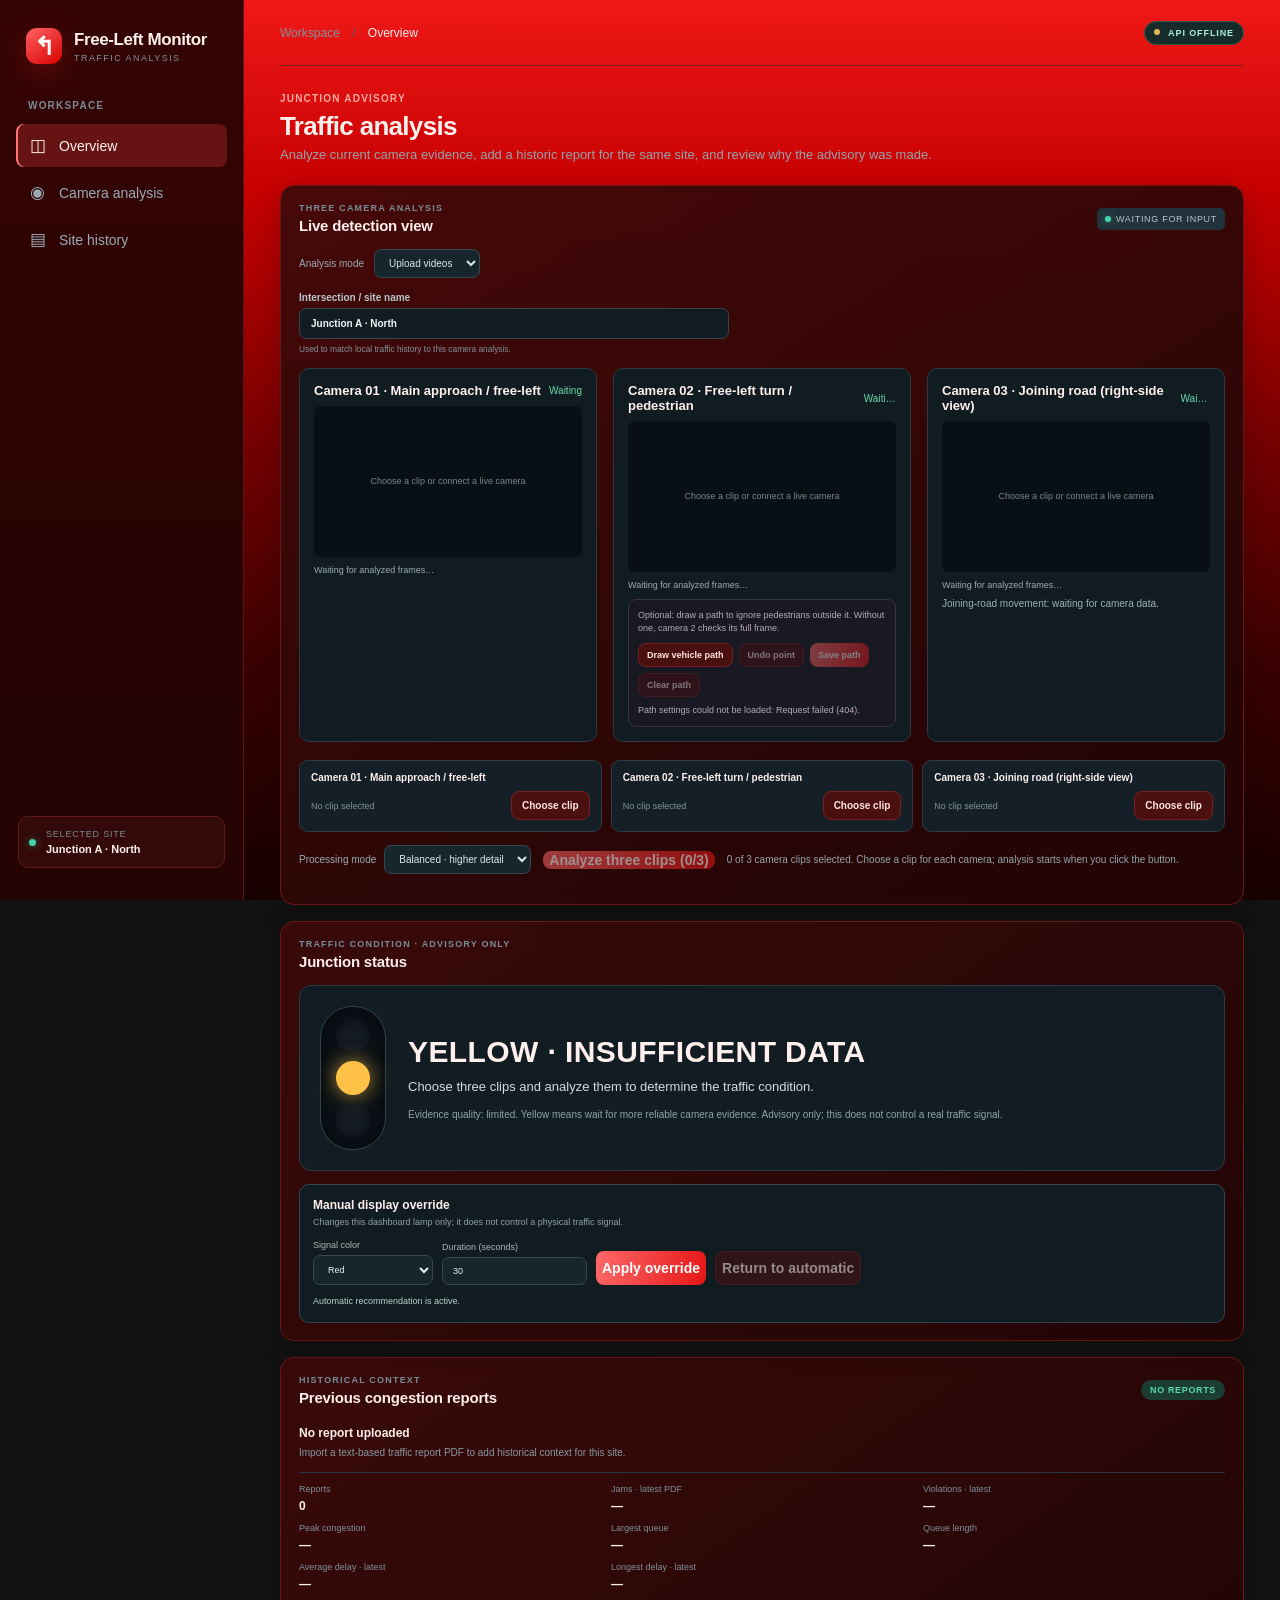
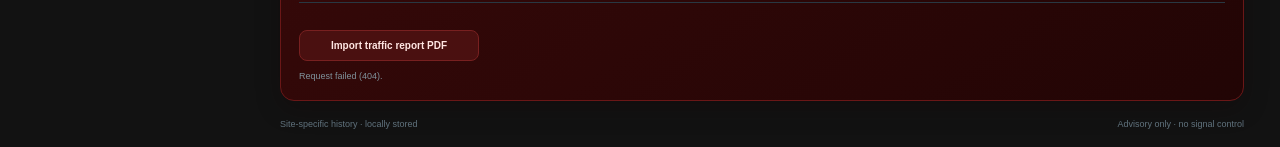
==== commit 9ad07205: "Improve traffic analysis and manual signal controls" ====
--- a/frontend/dashboard.html
+++ b/frontend/dashboard.html
@@ -6,8 +6,8 @@
   <meta name="theme-color" content="#101a24">
   <meta name="description" content="Analyze traffic camera views and review explainable junction advisories with site-specific history.">
   <title>Traffic Analysis | Free-Left Monitor</title>
-  <link rel="stylesheet" href="css/style.css?v=live-decision-2">
-  <script src="js/app.js?v=recorded-recovery-3" defer></script>
+  <link rel="stylesheet" href="css/style.css?v=manual-signal-override-1">
+  <script src="js/app.js?v=manual-signal-override-1" defer></script>
 </head>
 <body class="dashboard">
   <aside class="sidebar" aria-label="Main navigation">
@@ -39,8 +39,9 @@
           </article>
           <article class="tracking-camera-card" id="cameraRowTurning">
             <div class="tracking-card-heading"><strong>Camera 02 · Free-left turn / pedestrian</strong><span id="turningCameraStatus">Waiting</span></div>
-            <div class="tracking-image-wrap"><video id="pedestrianPreview" class="tracking-video" controls playsinline hidden aria-label="Turning camera upload preview"></video><img id="turningTrackingFrame" class="tracking-frame" alt="Turning view with vehicle tracking boxes" hidden><span class="tracking-empty">Choose a clip or connect a live camera</span></div>
+            <div class="tracking-image-wrap"><video id="pedestrianPreview" class="tracking-video" controls playsinline hidden aria-label="Turning camera upload preview"></video><img id="turningTrackingFrame" class="tracking-frame" alt="Turning view with vehicle tracking boxes" hidden><canvas id="turnPathCanvas" class="turn-path-canvas" hidden aria-label="Draw the vehicle turn path"></canvas><span class="tracking-empty">Choose a clip or connect a live camera</span></div>
             <div class="tracking-observations" id="turningObservations">Vehicle and pedestrian counts appear while frames are analyzed.</div>
+            <div class="turn-path-calibration" id="turnPathCalibration"><small>Optional: draw a path to ignore pedestrians outside it. Without one, camera 2 checks its full frame.</small><div><button class="button button-small button-secondary" id="drawTurnPathButton" type="button">Draw vehicle path</button><button class="button button-small button-secondary" id="undoTurnPathPoint" type="button" disabled>Undo point</button><button class="button button-small button-primary" id="saveTurnPathButton" type="button" disabled>Save path</button><button class="button button-small button-secondary" id="clearTurnPathButton" type="button" disabled>Clear path</button></div><span id="turnPathCalibrationStatus" role="status" aria-live="polite">Choose the camera 2 clip, pause on a clear frame, then mark the path.</span></div>
           </article>
           <article class="tracking-camera-card" id="cameraRowExit">
             <div class="tracking-card-heading"><strong>Camera 03 · Joining road (right-side view)</strong><span id="exitCameraStatus">Waiting</span></div>
@@ -68,11 +69,21 @@
       </article>
 
       <article class="panel decision-panel">
-        <div class="panel-heading"><div><p class="eyebrow">TRAFFIC CONDITION · ADVISORY ONLY</p><h2>Junction status</h2></div><a class="button button-small button-secondary" id="downloadReportLink" href="#" hidden>Download analysis report</a></div>
+        <div class="panel-heading"><div><p class="eyebrow">TRAFFIC CONDITION · ADVISORY ONLY</p><h2>Junction status</h2></div><button class="button button-small button-secondary" id="downloadReportButton" type="button" hidden>Download analysis report</button></div>
         <div class="traffic-advisory">
           <div class="traffic-lamp" id="trafficLamp" data-state="unknown" role="img" aria-label="Traffic condition waiting for camera data"><i class="lamp-red"></i><i class="lamp-yellow"></i><i class="lamp-green"></i></div>
           <div><strong id="trafficStateLabel">WAITING FOR DATA</strong><p id="decisionReason">Start an analysis to see whether current traffic conditions are green, yellow or red.</p><small id="decisionEvidence">This is a traffic-condition advisory, not a command to real signal hardware.</small></div>
         </div>
+        <section class="manual-signal-panel" aria-labelledby="manualSignalTitle">
+          <div><strong id="manualSignalTitle">Manual display override</strong><small>Changes this dashboard lamp only; it does not control a physical traffic signal.</small></div>
+          <div class="manual-signal-controls">
+            <label for="manualSignalColor">Signal color<select id="manualSignalColor"><option value="red">Red</option><option value="yellow">Yellow</option><option value="green">Green</option></select></label>
+            <label for="manualSignalSeconds">Duration (seconds)<input id="manualSignalSeconds" type="number" min="1" max="3600" step="1" value="30" inputmode="numeric"></label>
+            <button class="button button-primary" id="applyManualSignal" type="button">Apply override</button>
+            <button class="button button-secondary" id="returnAutomaticSignal" type="button" disabled>Return to automatic</button>
+          </div>
+          <p id="manualSignalStatus" role="status" aria-live="polite">Automatic recommendation is active.</p>
+        </section>
       </article>
     </section>
 
--- a/frontend/css/style.css
+++ b/frontend/css/style.css
@@ -64,4 +64,6 @@
 #monitoring{grid-template-columns:minmax(0,1fr)}#videoStage{height:min(68vh,760px);min-height:420px;aspect-ratio:16/9}body[data-source-mode=live] #videoStage{display:none}#monitoring [hidden]{display:none!important}@media(max-width:760px){#videoStage{height:56vh;min-height:280px;aspect-ratio:16/9}}
 .tracking-video{width:100%;height:100%;object-fit:contain;background:#050a0e}.traffic-advisory{display:flex;align-items:center;gap:22px;min-height:155px;padding:20px;background:#121c23;border:1px solid #2a3b45;border-radius:12px}.traffic-advisory>div:last-child{min-width:0}.traffic-advisory strong{display:block;font:750 clamp(20px,3vw,30px) Manrope,Segoe UI,sans-serif;letter-spacing:.4px}.traffic-advisory p{margin:8px 0;color:#d1dce0;font-size:13px;line-height:1.55}.traffic-advisory small{color:#90a2aa;font-size:10px;line-height:1.5}.traffic-lamp{display:flex;flex:0 0 66px;flex-direction:column;align-items:center;gap:8px;padding:12px 10px;background:#0a1015;border:1px solid #33434b;border-radius:32px;box-shadow:inset 0 0 14px #0008}.traffic-lamp i{width:34px;height:34px;border-radius:50%;background:#273138;opacity:.35;box-shadow:inset 0 2px 8px #0008}.traffic-lamp[data-state=red] .lamp-red{background:#ff3b45;opacity:1;box-shadow:0 0 20px #ff3b45b0}.traffic-lamp[data-state=yellow] .lamp-yellow{background:#ffc247;opacity:1;box-shadow:0 0 20px #ffc247b0}.traffic-lamp[data-state=green] .lamp-green{background:#38dc88;opacity:1;box-shadow:0 0 20px #38dc88b0}.button.disabled{pointer-events:none;opacity:.45;cursor:not-allowed}#monitoring{grid-template-columns:minmax(0,1fr)}.tracking-grid{grid-template-columns:repeat(3,minmax(0,1fr));gap:16px;margin:14px 0 18px}.tracking-camera-card{padding:14px}.tracking-image-wrap{aspect-ratio:16/9}.tracking-card-heading{font-size:13px}.tracking-card-heading strong{font-size:13px}.tracking-card-heading span{font-size:10px}.traffic-advisory{max-width:100%}@media(max-width:760px){.tracking-grid{grid-template-columns:1fr}.tracking-image-wrap{aspect-ratio:16/9}.traffic-advisory{gap:14px;padding:14px}.traffic-lamp{flex-basis:54px;padding:9px 7px}.traffic-lamp i{width:28px;height:28px}}
 .joining-flow-status{padding-top:7px;color:#9fb0b8;font-size:10px;line-height:1.4}.joining-flow-status strong{color:#effbf4}
+.turn-path-canvas{position:absolute;inset:0;z-index:3;width:100%;height:100%;pointer-events:none;touch-action:none}.turn-path-calibration{display:grid;gap:7px;margin-top:9px;padding:9px;border:1px solid #3a3341;border-radius:8px;background:#181923}.turn-path-calibration>small,.turn-path-calibration>span{color:#b8a9bb;font-size:9px;line-height:1.5}.turn-path-calibration>div{display:flex;flex-wrap:wrap;gap:6px}.turn-path-calibration .button{font-size:9px;padding:6px 8px}.turn-path-calibration .button:disabled{opacity:.45}
+.manual-signal-panel{display:grid;gap:10px;margin-top:13px;padding:13px;border:1px solid #344750;border-radius:10px;background:#111b22}.manual-signal-panel>div:first-child{display:grid;gap:4px}.manual-signal-panel>div:first-child strong{font-size:12px}.manual-signal-panel>div:first-child small,.manual-signal-panel>p{margin:0;color:#91a2aa;font-size:9px;line-height:1.5}.manual-signal-controls{display:flex;flex-wrap:wrap;align-items:end;gap:9px}.manual-signal-controls label{display:grid;gap:5px;color:#aab9b2;font-size:9px}.manual-signal-controls select,.manual-signal-controls input{min-width:120px;padding:8px 10px;color:#eaf3f2;background:#17252d;border:1px solid #344750;border-radius:7px;font:inherit}.manual-signal-controls input{width:145px}.manual-signal-controls .button{min-height:34px}.manual-signal-panel>p{min-height:14px;color:#b8d5cb}@media(max-width:560px){.manual-signal-controls{align-items:stretch}.manual-signal-controls label,.manual-signal-controls select,.manual-signal-controls input,.manual-signal-controls .button{width:100%}}
 .live-source-controls input[type=url]{width:100%;min-width:0;padding:7px 9px;color:#dce9e5;background:#17252d;border:1px solid #344750;border-radius:7px;font-size:10px}.live-source-controls input[type=url]::placeholder{color:#738791}
